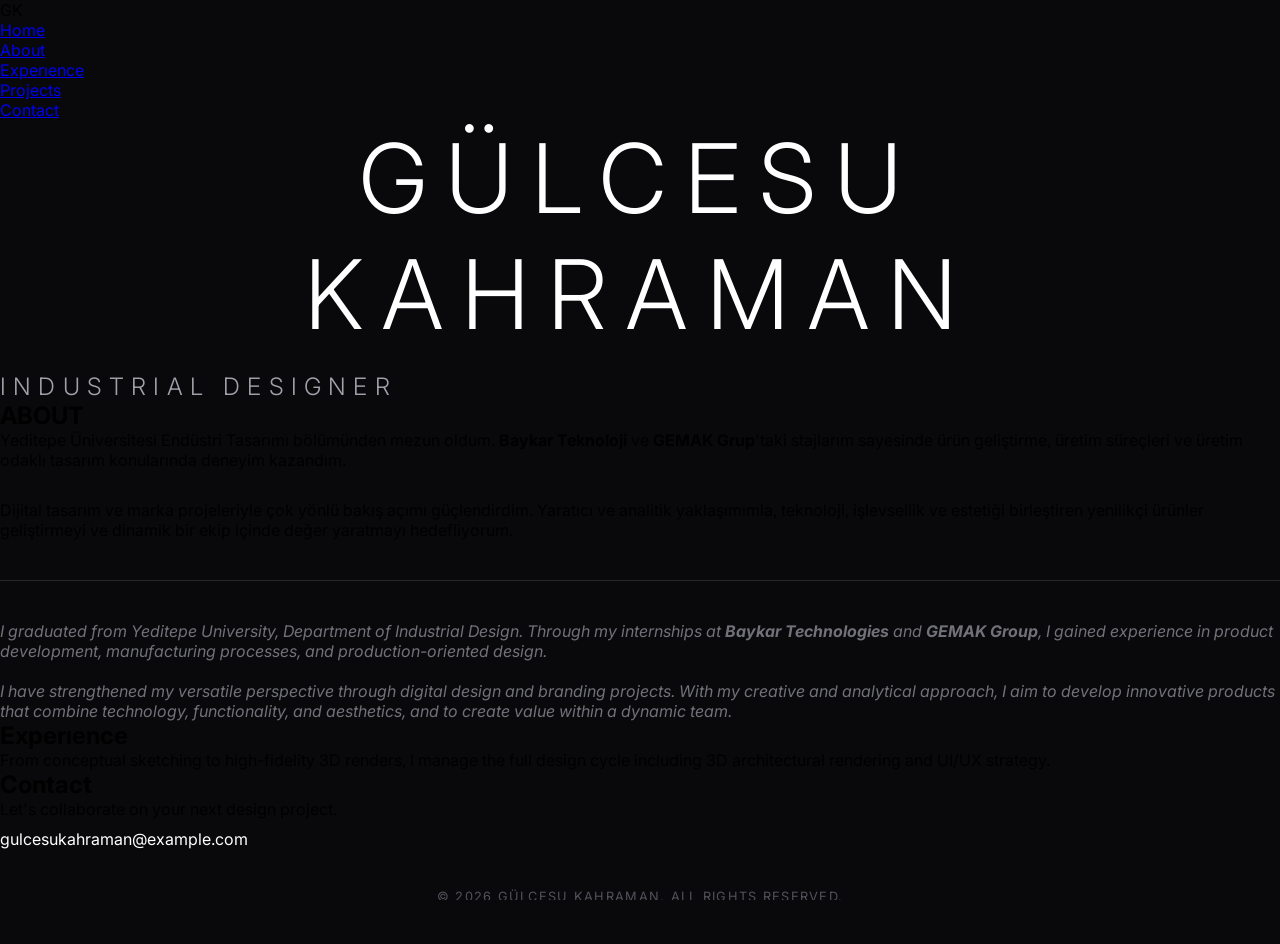
==== index.html @ 51594984 "Update index.html" ====
<!DOCTYPE html>
<html lang="tr">
<head>
    <meta charset="UTF-8">
    <meta name="viewport" content="width=device-width, initial-scale=1.0">
    <title>Gülcesu Kahraman | Industrıal Desıgner</title>
    <link rel="stylesheet" href="style.css">
    <link href="https://fonts.googleapis.com/css2?family=Inter:wght@200;300;400&display=swap" rel="stylesheet">
</head>
<body>

    <nav>
        <div class="logo">GK</div>
        <ul class="nav-links">
            <li><a href="#">Home</a></li>
            <li><a href="#about">About</a></li>
          <li><a href="experience.html">Experıence</a></li>
             <li><a href="projects.html">Projects</a></li>
            <li><a href="#contact">Contact</a></li>
        </ul>
    </nav>

    <section class="hero">
        <div class="hero-content">
            <h1 class="hero-title">GÜLCESU KAHRAMAN</h1>
            <p class="hero-subtitle">Industrıal Desıgner</p>
        </div>
        <div class="scroll-icon"></div>
    </section>

  <section id="about" class="reveal">
        <div class="container">
            <h2>ABOUT</h2>
            
            <p style="margin-bottom: 30px;">
                Yeditepe Üniversitesi Endüstri Tasarımı bölümünden mezun oldum. <strong>Baykar Teknoloji</strong> ve <strong>GEMAK Grup</strong>'taki stajlarım sayesinde ürün geliştirme, üretim süreçleri ve üretim odaklı tasarım konularında deneyim kazandım.
            </p>
            <p style="margin-bottom: 40px;">
                Dijital tasarım ve marka projeleriyle çok yönlü bakış açımı güçlendirdim. Yaratıcı ve analitik yaklaşımımla, teknoloji, işlevsellik ve estetiği birleştiren yenilikçi ürünler geliştirmeyi ve dinamik bir ekip içinde değer yaratmayı hedefliyorum.
            </p>

            <hr style="border: 0; border-top: 1px solid #27272a; margin-bottom: 40px;">
            
            <p style="font-style: italic; color: #71717a; font-size: 1rem;">
                I graduated from Yeditepe University, Department of Industrial Design. Through my internships at <strong>Baykar Technologies</strong> and <strong>GEMAK Group</strong>, I gained experience in product development, manufacturing processes, and production-oriented design.
            </p>
            <p style="font-style: italic; color: #71717a; font-size: 1rem; margin-top: 20px;">
                I have strengthened my versatile perspective through digital design and branding projects. With my creative and analytical approach, I aim to develop innovative products that combine technology, functionality, and aesthetics, and to create value within a dynamic team.
            </p>
        </div>
    </section>

    <section id="experience" class="reveal">
        <div class="container">
            <h2>Experıence</h2>
            <p>From conceptual sketching to high-fidelity 3D renders, I manage the full design cycle including 3D architectural rendering and UI/UX strategy.</p>
        </div>
    </section>

    <section id="contact" class="reveal">
        <div class="container">
            <h2>Contact</h2>
            <p>Let's collaborate on your next design project.</p>
            <p style="margin-top: 10px; color: white;">gulcesukahraman@example.com</p> </div>
    </section>

    <footer style="text-align: center; padding: 40px; color: #52525b; font-size: 0.8rem; letter-spacing: 0.1em;">
        &copy; 2026 GÜLCESU KAHRAMAN. ALL RIGHTS RESERVED.
    </footer>

    <script>
        function reveal() {
            var reveals = document.querySelectorAll(".reveal");
            for (var i = 0; i < reveals.length; i++) {
                var windowHeight = window.innerHeight;
                var elementTop = reveals[i].getBoundingClientRect().top;
                var elementVisible = 150;
                if (elementTop < windowHeight - elementVisible) {
                    reveals[i].classList.add("active");
                }
            }
        }
        window.addEventListener("scroll", reveal);
        // Sayfa ilk açıldığında da kontrol et
        reveal();
    </script>

</body>
</html>
---- style.css ----
/* Her şeyi sıfırla ve ekranı kapla */
* {
    margin: 0;
    padding: 0;
    box-sizing: border-box;
}

body, html {
    width: 100%;
    height: 100%;
    background-color: #09090b; /* Resim yüklenene kadar siyah kalsın */
    font-family: 'Inter', -apple-system, sans-serif;
    overflow-x: hidden;
}

/* Arka Plan ve Ana Bölüm */
.hero-bg {
    height: 100vh;
    width: 100%;
    display: flex;
    flex-direction: column;
    align-items: center;
    justify-content: center;
    /* Görseli buradan çekiyoruz */
    background-image: linear-gradient(rgba(0,0,0,0.6), rgba(0,0,0,0.6)), url('hero.jpeg');
    background-size: cover;
    background-position: center;
    background-repeat: no-repeat;
}

/* İsim: Mobilde 18px gibi küçülmez ama ekran dışına da taşmaz */
.hero-title {
    color: white;
    font-size: clamp(2rem, 8vw, 6rem); /* En az 2rem, en fazla 6rem; arada ekranla beraber büyür */
    font-weight: 300;
    letter-spacing: 0.2em;
    text-transform: uppercase;
    text-align: center;
    padding: 0 20px; /* Kenarlardan biraz pay bırakalım */
}

/* Meslek Başlığı */
.hero-subtitle {
    color: #a1a1aa;
    font-size: clamp(1rem, 2vw, 1.5rem);
    letter-spacing: 0.3em;
    margin-top: 20px;
    text-transform: uppercase;
    font-weight: 300;
}
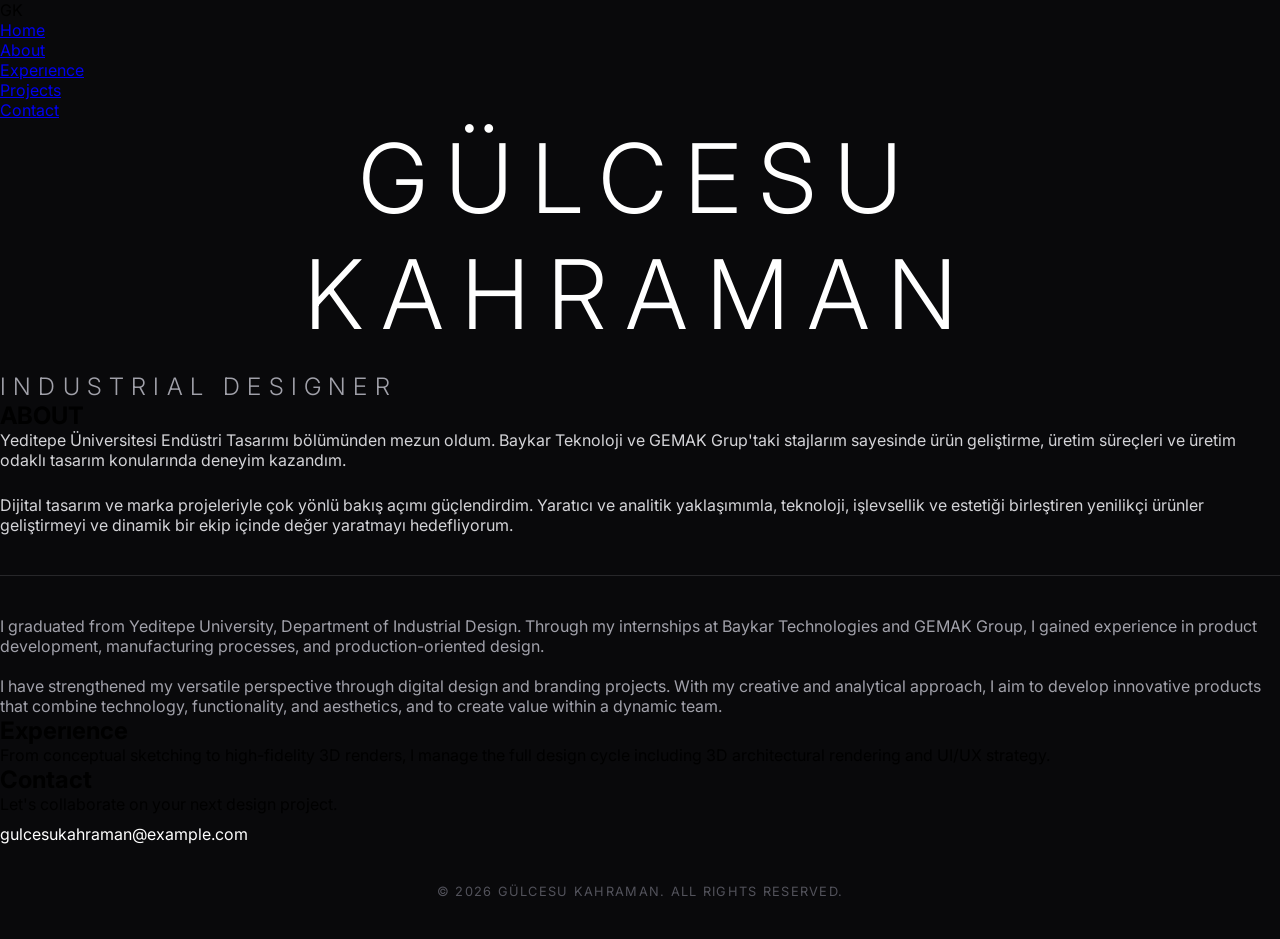
==== commit 06c5c283: "Update index.html" ====
--- a/index.html
+++ b/index.html
@@ -28,23 +28,23 @@
         <div class="scroll-icon"></div>
     </section>
 
-  <section id="about" class="reveal">
+ <section id="about" class="reveal">
         <div class="container">
             <h2>ABOUT</h2>
             
-            <p style="margin-bottom: 30px;">
-                Yeditepe Üniversitesi Endüstri Tasarımı bölümünden mezun oldum. <strong>Baykar Teknoloji</strong> ve <strong>GEMAK Grup</strong>'taki stajlarım sayesinde ürün geliştirme, üretim süreçleri ve üretim odaklı tasarım konularında deneyim kazandım.
+            <p style="margin-bottom: 25px; color: #d4d4d8;">
+                Yeditepe Üniversitesi Endüstri Tasarımı bölümünden mezun oldum. Baykar Teknoloji ve GEMAK Grup'taki stajlarım sayesinde ürün geliştirme, üretim süreçleri ve üretim odaklı tasarım konularında deneyim kazandım.
             </p>
-            <p style="margin-bottom: 40px;">
+            <p style="color: #d4d4d8;">
                 Dijital tasarım ve marka projeleriyle çok yönlü bakış açımı güçlendirdim. Yaratıcı ve analitik yaklaşımımla, teknoloji, işlevsellik ve estetiği birleştiren yenilikçi ürünler geliştirmeyi ve dinamik bir ekip içinde değer yaratmayı hedefliyorum.
             </p>
 
-            <hr style="border: 0; border-top: 1px solid #27272a; margin-bottom: 40px;">
+            <hr style="border: 0; border-top: 1px solid #27272a; margin: 40px 0;">
             
-            <p style="font-style: italic; color: #71717a; font-size: 1rem;">
-                I graduated from Yeditepe University, Department of Industrial Design. Through my internships at <strong>Baykar Technologies</strong> and <strong>GEMAK Group</strong>, I gained experience in product development, manufacturing processes, and production-oriented design.
+            <p style="color: #a1a1aa; font-size: 1rem;">
+                I graduated from Yeditepe University, Department of Industrial Design. Through my internships at Baykar Technologies and GEMAK Group, I gained experience in product development, manufacturing processes, and production-oriented design.
             </p>
-            <p style="font-style: italic; color: #71717a; font-size: 1rem; margin-top: 20px;">
+            <p style="color: #a1a1aa; font-size: 1rem; margin-top: 20px;">
                 I have strengthened my versatile perspective through digital design and branding projects. With my creative and analytical approach, I aim to develop innovative products that combine technology, functionality, and aesthetics, and to create value within a dynamic team.
             </p>
         </div>
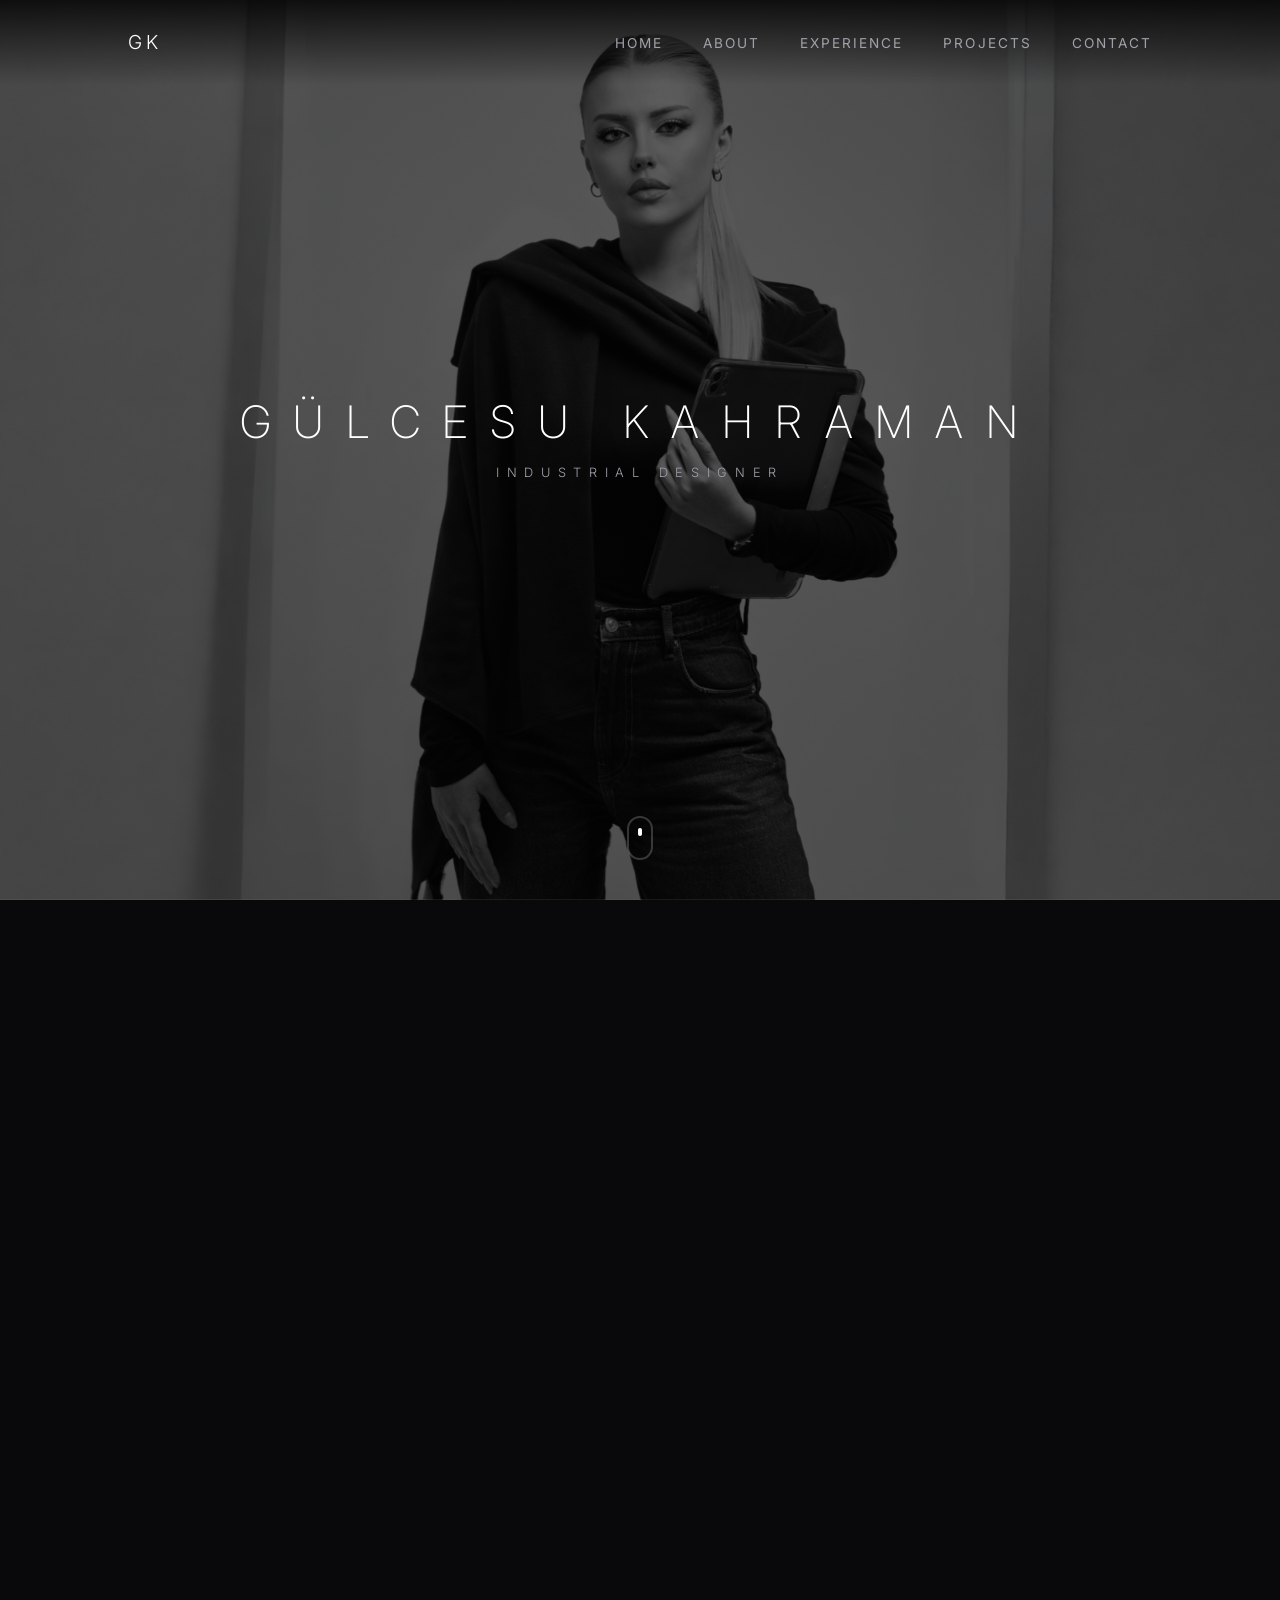
==== commit 6b689708: "Update index.html" ====
--- a/index.html
+++ b/index.html
@@ -14,8 +14,8 @@
         <ul class="nav-links">
             <li><a href="#">Home</a></li>
             <li><a href="#about">About</a></li>
-          <li><a href="experience.html">Experıence</a></li>
-             <li><a href="projects.html">Projects</a></li>
+            <li><a href="experience.html">Experıence</a></li>
+            <li><a href="projects.html">Projects</a></li>
             <li><a href="#contact">Contact</a></li>
         </ul>
     </nav>
@@ -28,7 +28,7 @@
         <div class="scroll-icon"></div>
     </section>
 
- <section id="about" class="reveal">
+    <section id="about" class="reveal active">
         <div class="container">
             <h2>ABOUT</h2>
             
@@ -50,18 +50,19 @@
         </div>
     </section>
 
-    <section id="experience" class="reveal">
+    <section id="experience" class="reveal active">
         <div class="container">
             <h2>Experıence</h2>
             <p>From conceptual sketching to high-fidelity 3D renders, I manage the full design cycle including 3D architectural rendering and UI/UX strategy.</p>
         </div>
     </section>
 
-    <section id="contact" class="reveal">
+    <section id="contact" class="reveal active">
         <div class="container">
             <h2>Contact</h2>
             <p>Let's collaborate on your next design project.</p>
-            <p style="margin-top: 10px; color: white;">gulcesukahraman@example.com</p> </div>
+            <p style="margin-top: 10px; color: white;">gulcesukahraman@example.com</p> 
+        </div>
     </section>
 
     <footer style="text-align: center; padding: 40px; color: #52525b; font-size: 0.8rem; letter-spacing: 0.1em;">
@@ -74,14 +75,15 @@
             for (var i = 0; i < reveals.length; i++) {
                 var windowHeight = window.innerHeight;
                 var elementTop = reveals[i].getBoundingClientRect().top;
-                var elementVisible = 150;
+                var elementVisible = 100; // Görünürlük eşiğini biraz düşürdüm
                 if (elementTop < windowHeight - elementVisible) {
                     reveals[i].classList.add("active");
                 }
             }
         }
         window.addEventListener("scroll", reveal);
-        // Sayfa ilk açıldığında da kontrol et
+        // Sayfa yüklendiğinde çalışması için zamanlayıcı ekledim
+        window.onload = reveal;
         reveal();
     </script>
 
--- a/style.css
+++ b/style.css
@@ -1,4 +1,4 @@
-/* Her şeyi sıfırla ve ekranı kapla */
+/* TEMEL AYARLAR */
 * {
     margin: 0;
     padding: 0;
@@ -8,43 +8,152 @@
 body, html {
     width: 100%;
     height: 100%;
-    background-color: #09090b; /* Resim yüklenene kadar siyah kalsın */
-    font-family: 'Inter', -apple-system, sans-serif;
+    background-color: #09090b;
+    color: white;
+    font-family: 'Inter', sans-serif;
+    scroll-behavior: smooth;
     overflow-x: hidden;
 }
 
-/* Arka Plan ve Ana Bölüm */
-.hero-bg {
+/* NAVİGASYON */
+nav {
+    position: fixed;
+    top: 0;
+    width: 100%;
+    z-index: 100;
+    display: flex;
+    justify-content: space-between;
+    align-items: center;
+    padding: 30px 10%;
+    background: linear-gradient(to bottom, rgba(0,0,0,0.8), transparent);
+}
+
+.logo {
+    font-weight: 300;
+    letter-spacing: 0.2em;
+    font-size: 1.2rem;
+}
+
+.nav-links {
+    display: flex;
+    gap: 40px;
+    list-style: none;
+}
+
+.nav-links a {
+    color: #a1a1aa;
+    text-decoration: none;
+    font-size: 0.85rem;
+    text-transform: uppercase;
+    letter-spacing: 0.15em;
+    transition: color 0.3s ease;
+}
+
+.nav-links a:hover {
+    color: white;
+}
+
+/* HERO SECTION */
+.hero {
+    position: relative;
     height: 100vh;
     width: 100%;
     display: flex;
-    flex-direction: column;
     align-items: center;
     justify-content: center;
-    /* Görseli buradan çekiyoruz */
     background-image: linear-gradient(rgba(0,0,0,0.6), rgba(0,0,0,0.6)), url('hero.jpeg');
     background-size: cover;
     background-position: center;
-    background-repeat: no-repeat;
+    background-attachment: fixed;
 }
 
-/* İsim: Mobilde 18px gibi küçülmez ama ekran dışına da taşmaz */
 .hero-title {
+    font-size: clamp(1.2rem, 5vw, 2.8rem);
+    font-weight: 200;
+    letter-spacing: 0.5em;
+    text-transform: uppercase;
+    margin-bottom: 12px;
+    text-align: center;
     color: white;
-    font-size: clamp(2rem, 8vw, 6rem); /* En az 2rem, en fazla 6rem; arada ekranla beraber büyür */
-    font-weight: 300;
-    letter-spacing: 0.2em;
-    text-transform: uppercase;
-    text-align: center;
-    padding: 0 20px; /* Kenarlardan biraz pay bırakalım */
 }
 
-/* Meslek Başlığı */
 .hero-subtitle {
+    font-size: clamp(0.6rem, 1.2vw, 0.8rem);
     color: #a1a1aa;
-    font-size: clamp(1rem, 2vw, 1.5rem);
-    letter-spacing: 0.3em;
-    margin-top: 20px;
+    letter-spacing: 0.6em;
     text-transform: uppercase;
     font-weight: 300;
+    text-align: center;
 }
+
+/* SCROLL ANİMASYONU (REVEAL) */
+.reveal {
+    opacity: 0;
+    transform: translateY(40px);
+    transition: all 1.2s ease-out;
+}
+
+.reveal.active {
+    opacity: 1;
+    transform: translateY(0);
+}
+
+/* GENEL BÖLÜM TASARIMI */
+section {
+    padding: 140px 10%;
+    display: flex;
+    justify-content: center;
+}
+
+.container {
+    max-width: 900px;
+    width: 100%;
+}
+
+h2 {
+    font-size: 2.2rem;
+    font-weight: 200;
+    margin-bottom: 40px;
+    border-bottom: 1px solid #27272a;
+    padding-bottom: 15px;
+    text-transform: uppercase;
+    letter-spacing: 0.1em;
+    color: white;
+}
+
+p {
+    color: #d4d4d8; /* Yazıların koyu zeminde görünmesi için renk güncellendi */
+    line-height: 1.8;
+    font-size: 1.1rem;
+    margin-bottom: 20px;
+}
+
+/* MOUSE SCROLL ICON */
+.scroll-icon {
+    position: absolute;
+    bottom: 40px;
+    left: 50%;
+    transform: translateX(-50%);
+    width: 26px;
+    height: 44px;
+    border: 2px solid rgba(255,255,255,0.2);
+    border-radius: 20px;
+}
+
+.scroll-icon::before {
+    content: '';
+    width: 4px;
+    height: 8px;
+    background: white;
+    position: absolute;
+    left: 50%;
+    transform: translateX(-50%);
+    top: 10px;
+    border-radius: 2px;
+    animation: scrollMove 2s infinite;
+}
+
+@keyframes scrollMove {
+    0% { opacity: 1; top: 10px; }
+    100% { opacity: 0; top: 28px; }
+}
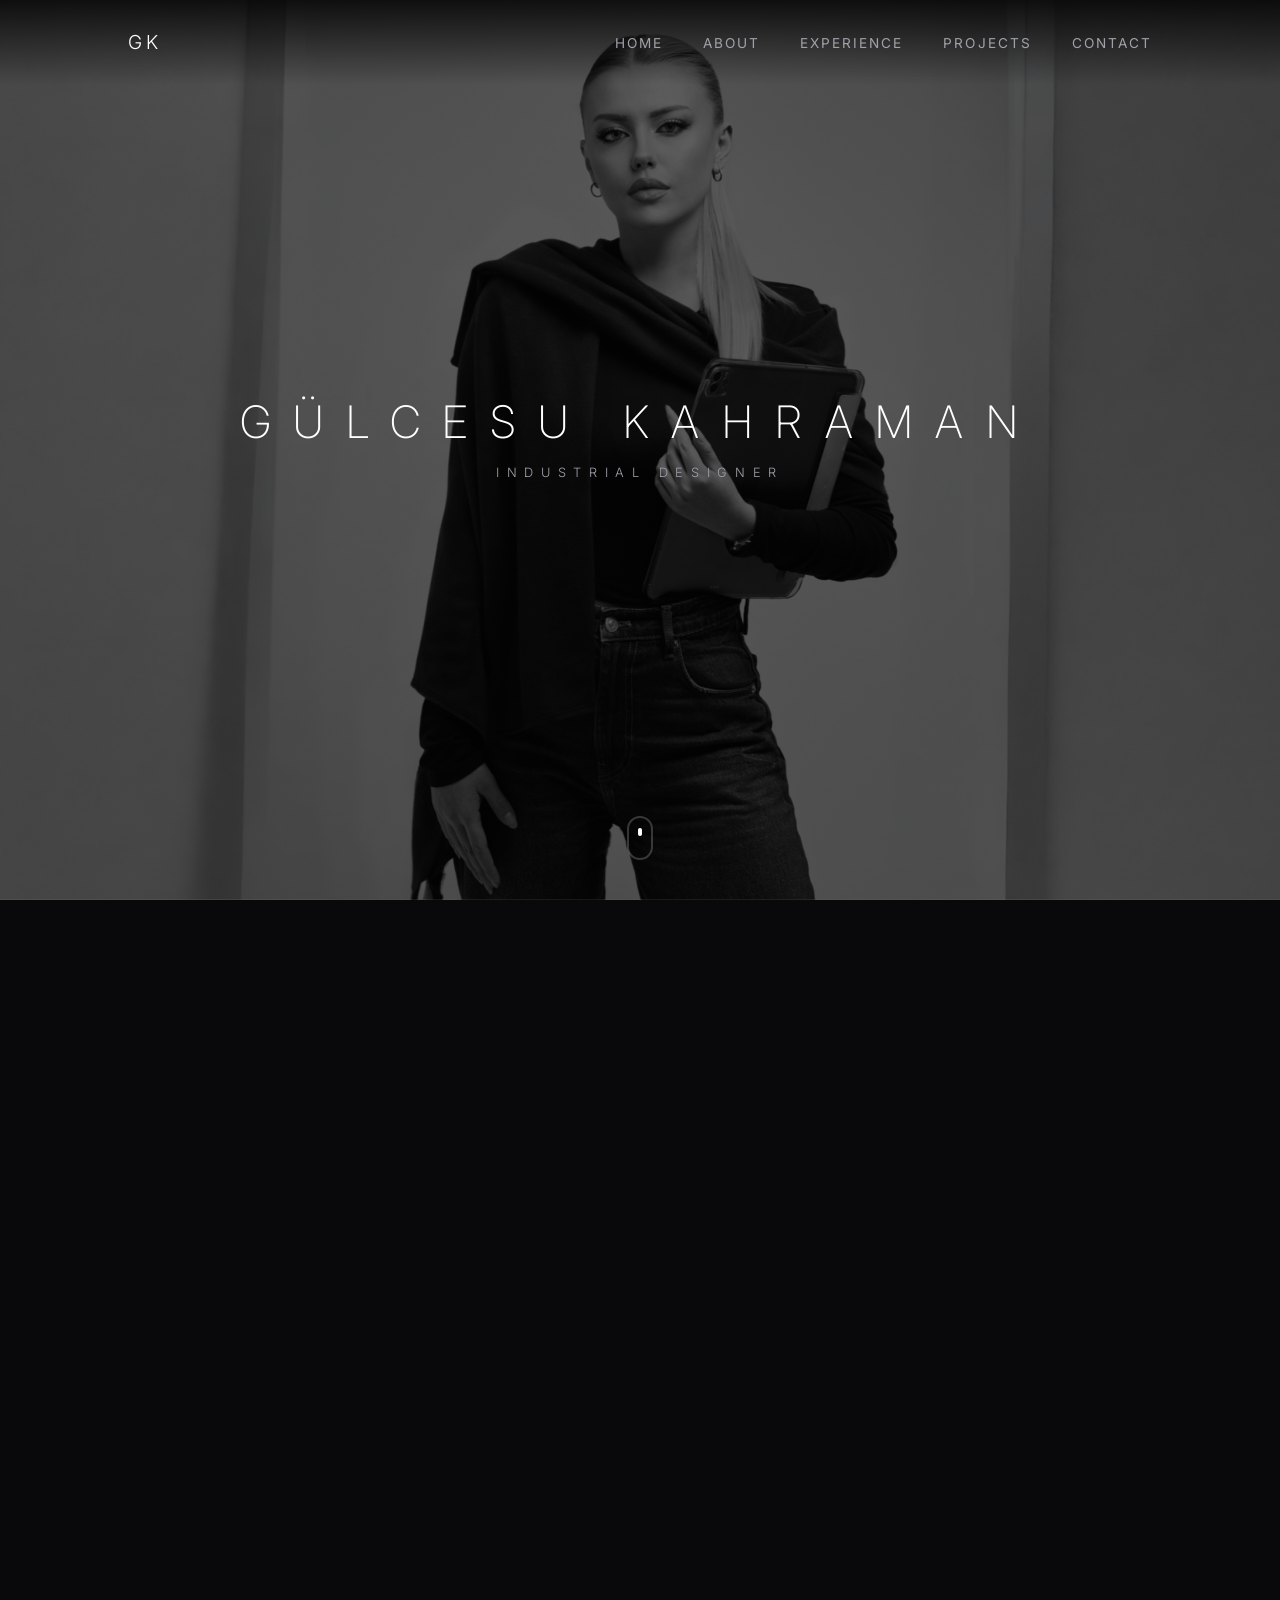
==== commit 50a81276: "Update index.html" ====
--- a/index.html
+++ b/index.html
@@ -28,36 +28,22 @@
         <div class="scroll-icon"></div>
     </section>
 
-    <section id="about" class="reveal active">
+    <section id="about" class="reveal">
         <div class="container">
             <h2>ABOUT</h2>
-            
-            <p style="margin-bottom: 25px; color: #d4d4d8;">
-                Yeditepe Üniversitesi Endüstri Tasarımı bölümünden mezun oldum. Baykar Teknoloji ve GEMAK Grup'taki stajlarım sayesinde ürün geliştirme, üretim süreçleri ve üretim odaklı tasarım konularında deneyim kazandım.
+            <p style="margin-bottom: 25px;">
+                I graduated from the Department of Industrial Design at Yeditepe University. Through internships at Baykar Technology and GEMAK Group, I gained experience in product development, manufacturing processes, and production-oriented design. 
             </p>
-            <p style="color: #d4d4d8;">
-                Dijital tasarım ve marka projeleriyle çok yönlü bakış açımı güçlendirdim. Yaratıcı ve analitik yaklaşımımla, teknoloji, işlevsellik ve estetiği birleştiren yenilikçi ürünler geliştirmeyi ve dinamik bir ekip içinde değer yaratmayı hedefliyorum.
+            <p style="margin-bottom: 25px;">
+                Following this, I worked as a creative director in the textile industry, acquiring knowledge in website design and e-commerce. Digital design and branding projects further strengthened my multifaceted perspective.
             </p>
-
-            <hr style="border: 0; border-top: 1px solid #27272a; margin: 40px 0;">
-            
-            <p style="color: #a1a1aa; font-size: 1rem;">
-                I graduated from Yeditepe University, Department of Industrial Design. Through my internships at Baykar Technologies and GEMAK Group, I gained experience in product development, manufacturing processes, and production-oriented design.
-            </p>
-            <p style="color: #a1a1aa; font-size: 1rem; margin-top: 20px;">
-                I have strengthened my versatile perspective through digital design and branding projects. With my creative and analytical approach, I aim to develop innovative products that combine technology, functionality, and aesthetics, and to create value within a dynamic team.
+            <p>
+                With my creative and analytical approach, I aim to develop innovative products that combine technology, functionality, and aesthetics, and to create value within a dynamic team.
             </p>
         </div>
     </section>
 
-    <section id="experience" class="reveal active">
-        <div class="container">
-            <h2>Experıence</h2>
-            <p>From conceptual sketching to high-fidelity 3D renders, I manage the full design cycle including 3D architectural rendering and UI/UX strategy.</p>
-        </div>
-    </section>
-
-    <section id="contact" class="reveal active">
+    <section id="contact" class="reveal">
         <div class="container">
             <h2>Contact</h2>
             <p>Let's collaborate on your next design project.</p>
@@ -69,23 +55,30 @@
         &copy; 2026 GÜLCESU KAHRAMAN. ALL RIGHTS RESERVED.
     </footer>
 
-    <script>
-        function reveal() {
-            var reveals = document.querySelectorAll(".reveal");
-            for (var i = 0; i < reveals.length; i++) {
-                var windowHeight = window.innerHeight;
-                var elementTop = reveals[i].getBoundingClientRect().top;
-                var elementVisible = 100; // Görünürlük eşiğini biraz düşürdüm
-                if (elementTop < windowHeight - elementVisible) {
-                    reveals[i].classList.add("active");
-                }
+ <script>
+    const reveal = () => {
+        const reveals = document.querySelectorAll(".reveal");
+        reveals.forEach((el) => {
+            const windowHeight = window.innerHeight;
+            const elementTop = el.getBoundingClientRect().top;
+            const elementVisible = 100; // Yazı ekranın biraz içine girince başlar
+
+            if (elementTop < windowHeight - elementVisible) {
+                el.classList.add("active");
             }
-        }
-        window.addEventListener("scroll", reveal);
-        // Sayfa yüklendiğinde çalışması için zamanlayıcı ekledim
-        window.onload = reveal;
-        reveal();
-    </script>
+        });
+    };
 
+    // Sayfa yüklendiğinde, kaydırıldığında ve boyutlandığında çalıştır
+    window.addEventListener("scroll", reveal);
+    window.addEventListener("load", reveal);
+    window.addEventListener("resize", reveal);
+
+    // İlk açılışta yazıları hemen kontrol et
+    reveal();
+</script>
+    
 </body>
 </html>
+</body>
+</html>
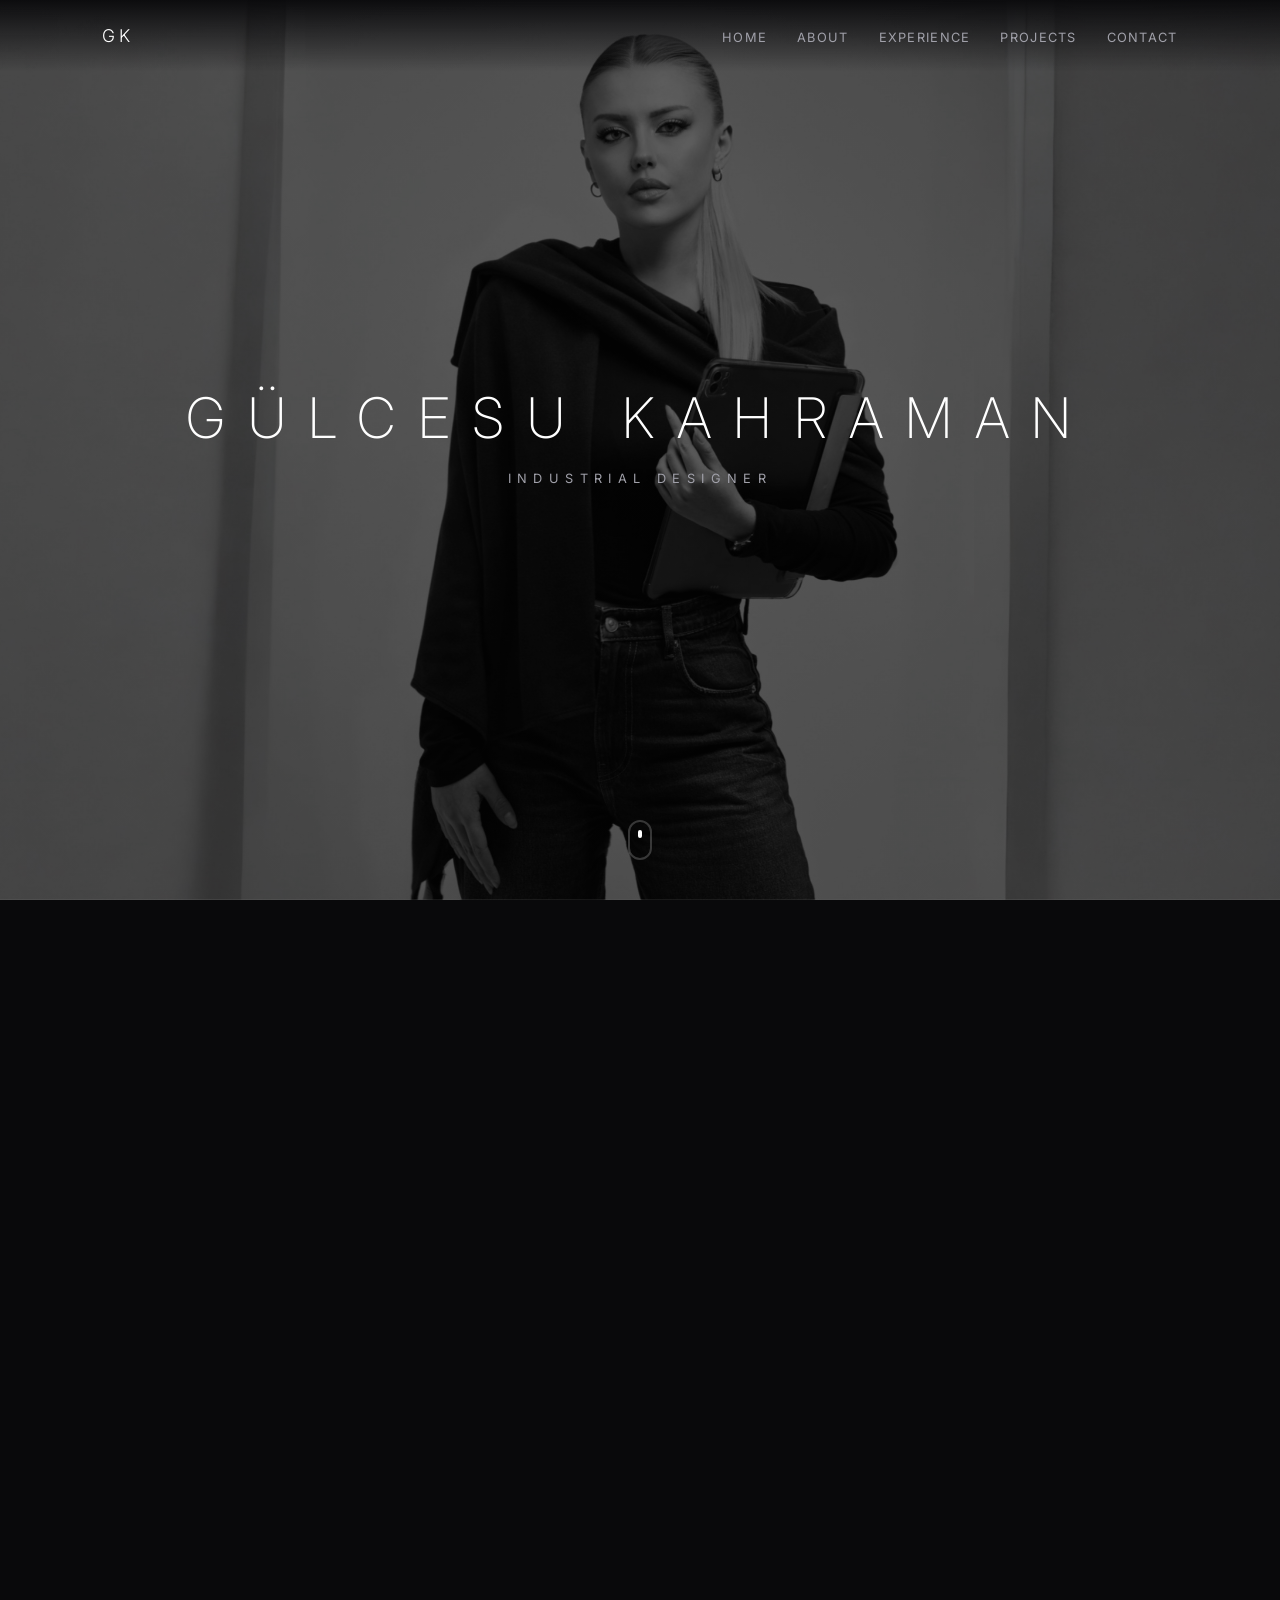
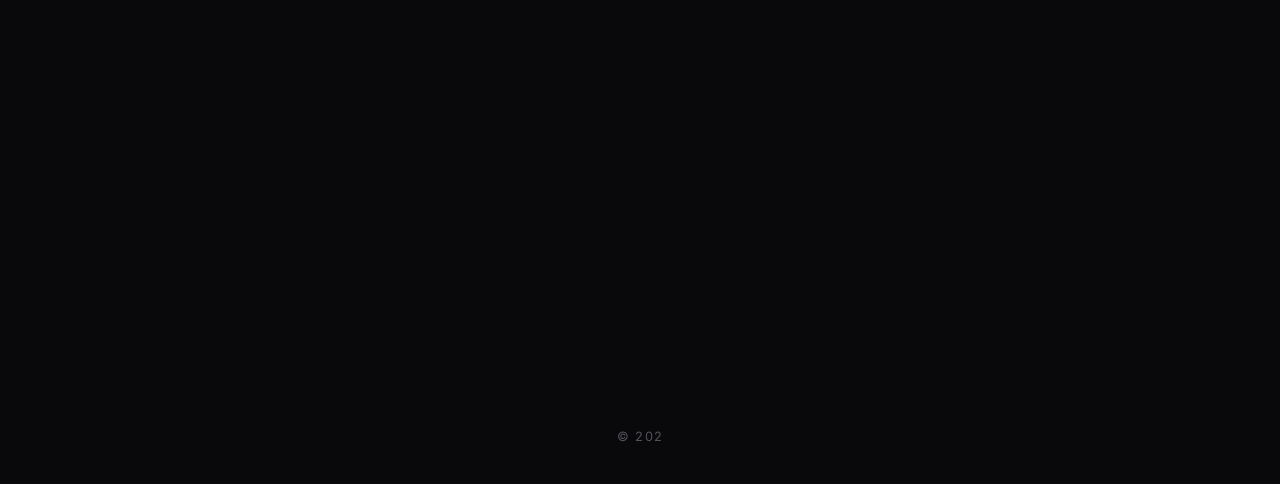
==== commit b59d1a1b: "Update index.html" ====
--- a/index.html
+++ b/index.html
@@ -31,10 +31,10 @@
     <section id="about" class="reveal">
         <div class="container">
             <h2>ABOUT</h2>
-            <p style="margin-bottom: 25px;">
+            <p>
                 I graduated from the Department of Industrial Design at Yeditepe University. Through internships at Baykar Technology and GEMAK Group, I gained experience in product development, manufacturing processes, and production-oriented design. 
             </p>
-            <p style="margin-bottom: 25px;">
+            <p>
                 Following this, I worked as a creative director in the textile industry, acquiring knowledge in website design and e-commerce. Digital design and branding projects further strengthened my multifaceted perspective.
             </p>
             <p>
@@ -52,33 +52,4 @@
     </section>
 
     <footer style="text-align: center; padding: 40px; color: #52525b; font-size: 0.8rem; letter-spacing: 0.1em;">
-        &copy; 2026 GÜLCESU KAHRAMAN. ALL RIGHTS RESERVED.
-    </footer>
-
- <script>
-    const reveal = () => {
-        const reveals = document.querySelectorAll(".reveal");
-        reveals.forEach((el) => {
-            const windowHeight = window.innerHeight;
-            const elementTop = el.getBoundingClientRect().top;
-            const elementVisible = 100; // Yazı ekranın biraz içine girince başlar
-
-            if (elementTop < windowHeight - elementVisible) {
-                el.classList.add("active");
-            }
-        });
-    };
-
-    // Sayfa yüklendiğinde, kaydırıldığında ve boyutlandığında çalıştır
-    window.addEventListener("scroll", reveal);
-    window.addEventListener("load", reveal);
-    window.addEventListener("resize", reveal);
-
-    // İlk açılışta yazıları hemen kontrol et
-    reveal();
-</script>
-    
-</body>
-</html>
-</body>
-</html>
+        &copy; 202
--- a/style.css
+++ b/style.css
@@ -1,4 +1,4 @@
-/* TEMEL AYARLAR */
+/* 1. TEMEL AYARLAR - Kaydırmayı aktif eder */
 * {
     margin: 0;
     padding: 0;
@@ -7,58 +7,57 @@
 
 body, html {
     width: 100%;
-    height: 100%;
+    min-height: 100vh; /* height yerine min-height kullanarak sayfanın uzamasına izin verdik */
     background-color: #09090b;
     color: white;
     font-family: 'Inter', sans-serif;
     scroll-behavior: smooth;
     overflow-x: hidden;
+    overflow-y: auto; /* Kaydırma çubuğunun kesin açık olduğundan emin olduk */
 }
 
-/* NAVİGASYON */
+/* 2. NAVİGASYON */
 nav {
     position: fixed;
     top: 0;
     width: 100%;
-    z-index: 100;
+    z-index: 1000;
     display: flex;
     justify-content: space-between;
     align-items: center;
-    padding: 30px 10%;
-    background: linear-gradient(to bottom, rgba(0,0,0,0.8), transparent);
+    padding: 25px 8%;
+    background: linear-gradient(to bottom, rgba(9, 9, 11, 0.95), transparent);
 }
 
 .logo {
     font-weight: 300;
     letter-spacing: 0.2em;
-    font-size: 1.2rem;
+    font-size: 1.1rem;
 }
 
 .nav-links {
     display: flex;
-    gap: 40px;
+    gap: 30px;
     list-style: none;
 }
 
 .nav-links a {
     color: #a1a1aa;
     text-decoration: none;
-    font-size: 0.85rem;
+    font-size: 0.8rem;
     text-transform: uppercase;
-    letter-spacing: 0.15em;
+    letter-spacing: 0.1em;
     transition: color 0.3s ease;
 }
 
-.nav-links a:hover {
-    color: white;
-}
+.nav-links a:hover { color: white; }
 
-/* HERO SECTION */
+/* 3. HERO SECTION */
 .hero {
     position: relative;
     height: 100vh;
-    width: 100%;
     display: flex;
+    flex-direction: column;
     align-items: center;
     justify-content: center;
     background-image: linear-gradient(rgba(0,0,0,0.6), rgba(0,0,0,0.6)), url('hero.jpeg');
@@ -68,74 +67,72 @@
 }
 
 .hero-title {
-    font-size: clamp(1.2rem, 5vw, 2.8rem);
+    font-size: clamp(1.5rem, 6vw, 3.5rem); /* Sıkışmayı önlemek için minimum değeri artırdık */
     font-weight: 200;
-    letter-spacing: 0.5em;
+    letter-spacing: 0.4em;
     text-transform: uppercase;
-    margin-bottom: 12px;
     text-align: center;
-    color: white;
+    margin-bottom: 15px;
 }
 
 .hero-subtitle {
-    font-size: clamp(0.6rem, 1.2vw, 0.8rem);
+    font-size: 0.8rem;
     color: #a1a1aa;
-    letter-spacing: 0.6em;
+    letter-spacing: 0.5em;
     text-transform: uppercase;
-    font-weight: 300;
     text-align: center;
 }
 
-/* SCROLL ANİMASYONU (REVEAL) */
-.reveal {
-    opacity: 0;
-    transform: translateY(40px);
-    transition: all 1.2s ease-out;
-}
-
-.reveal.active {
-    opacity: 1;
-    transform: translateY(0);
-}
-
-/* GENEL BÖLÜM TASARIMI */
+/* 4. SECTIONS - Sıkışmayı önleyen yapı */
 section {
-    padding: 140px 10%;
-    display: flex;
-    justify-content: center;
+    position: relative;
+    padding: 120px 8%;
+    width: 100%;
+    display: block; /* Flexbox'tan çıkarıp blok yaptık ki yazılar rahatlasın */
 }
 
 .container {
-    max-width: 900px;
-    width: 100%;
+    max-width: 800px;
+    margin: 0 auto; /* Sayfayı ortalar */
 }
 
 h2 {
-    font-size: 2.2rem;
+    font-size: 1.8rem;
     font-weight: 200;
     margin-bottom: 40px;
     border-bottom: 1px solid #27272a;
     padding-bottom: 15px;
     text-transform: uppercase;
-    letter-spacing: 0.1em;
-    color: white;
+    letter-spacing: 0.15em;
 }
 
 p {
-    color: #d4d4d8; /* Yazıların koyu zeminde görünmesi için renk güncellendi */
+    color: #a1a1aa; /* Beyaz patlamasını önlemek için gri tonuna çektik */
     line-height: 1.8;
-    font-size: 1.1rem;
-    margin-bottom: 20px;
+    font-size: 1.05rem;
+    margin-bottom: 25px;
 }
 
-/* MOUSE SCROLL ICON */
+/* 5. ANİMASYON (Garantili Görünürlük) */
+.reveal {
+    opacity: 0;
+    transform: translateY(30px);
+    transition: all 1s cubic-bezier(0.25, 1, 0.5, 1);
+}
+
+.reveal.active {
+    opacity: 1 !important;
+    transform: translateY(0) !important;
+}
+
+/* 6. MOUSE ICON */
 .scroll-icon {
     position: absolute;
     bottom: 40px;
     left: 50%;
     transform: translateX(-50%);
-    width: 26px;
-    height: 44px;
+    width: 24px;
+    height: 40px;
     border: 2px solid rgba(255,255,255,0.2);
     border-radius: 20px;
 }
@@ -148,12 +145,12 @@
     position: absolute;
     left: 50%;
     transform: translateX(-50%);
-    top: 10px;
+    top: 8px;
     border-radius: 2px;
     animation: scrollMove 2s infinite;
 }
 
 @keyframes scrollMove {
-    0% { opacity: 1; top: 10px; }
-    100% { opacity: 0; top: 28px; }
+    0% { opacity: 1; top: 8px; }
+    100% { opacity: 0; top: 24px; }
 }
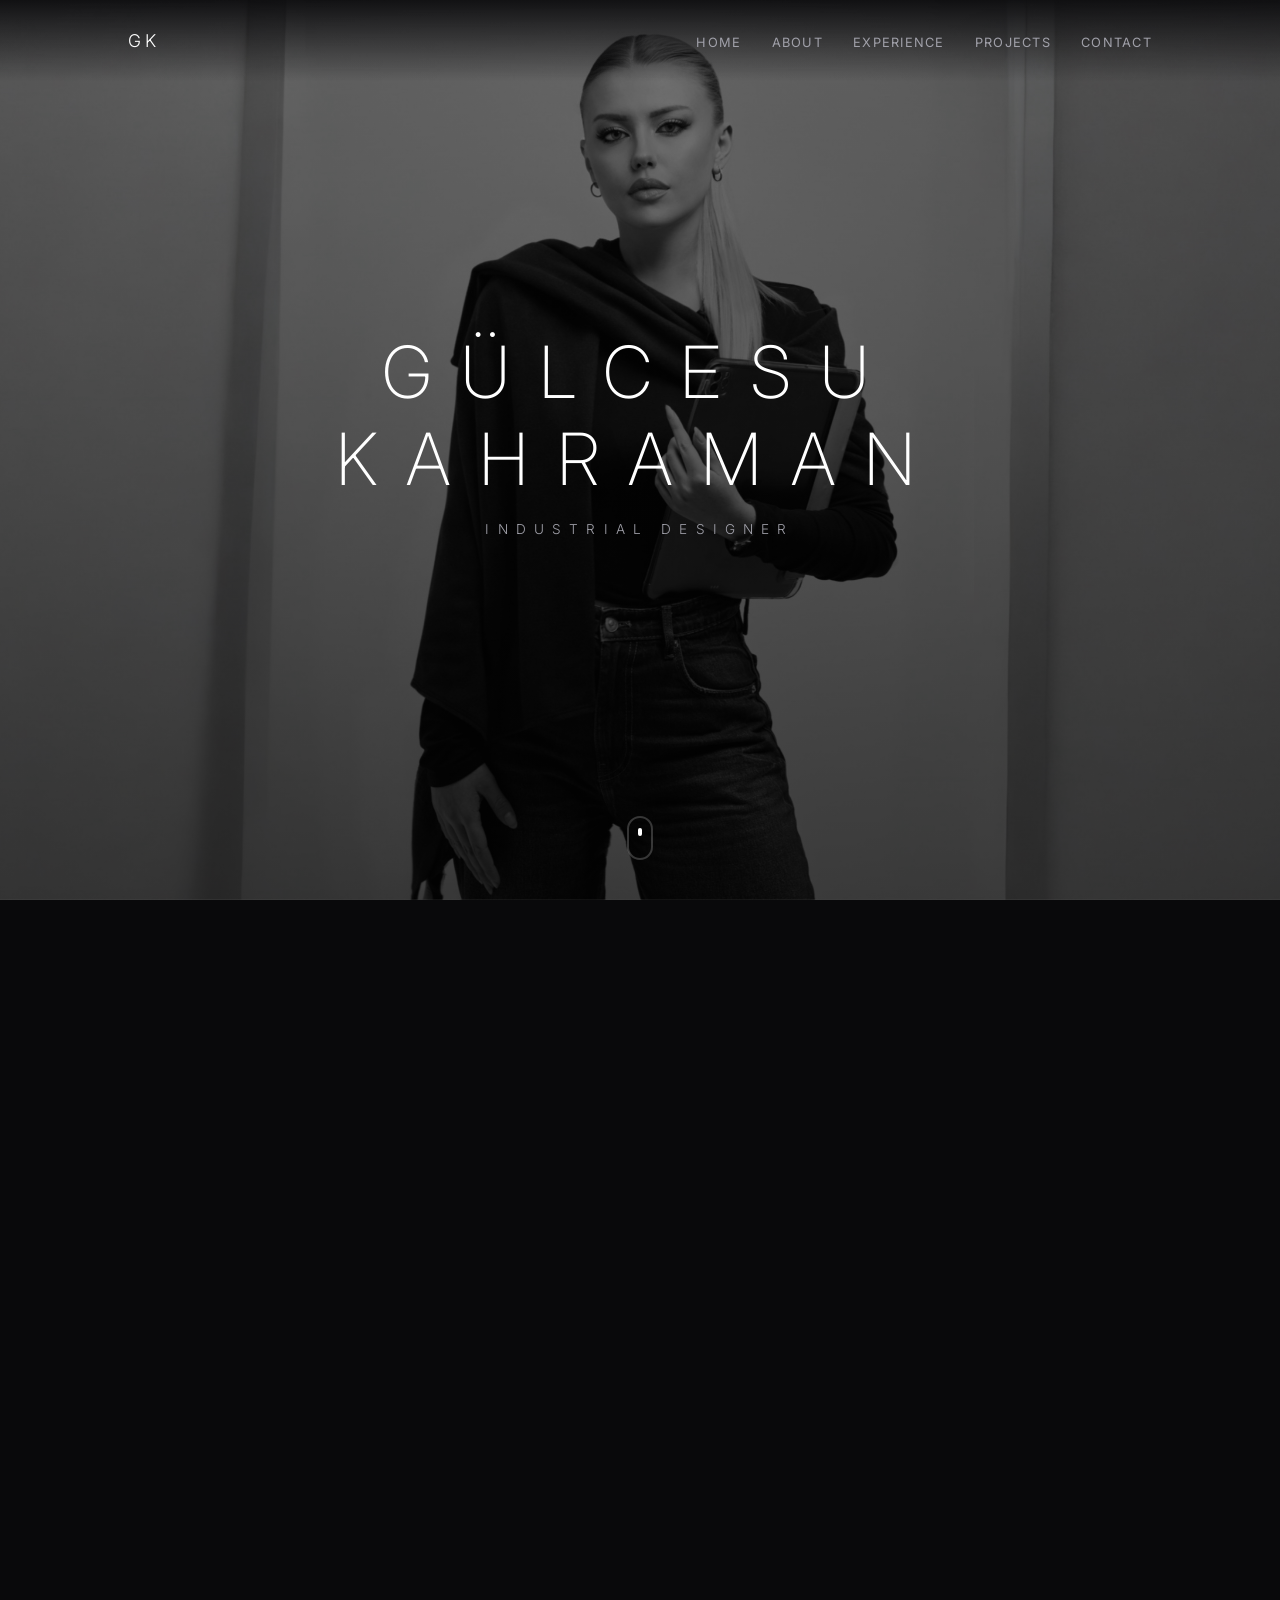
==== commit c469e8e9: "Update index.html" ====
--- a/index.html
+++ b/index.html
@@ -45,11 +45,4 @@
 
     <section id="contact" class="reveal">
         <div class="container">
-            <h2>Contact</h2>
-            <p>Let's collaborate on your next design project.</p>
-            <p style="margin-top: 10px; color: white;">gulcesukahraman@example.com</p> 
-        </div>
-    </section>
-
-    <footer style="text-align: center; padding: 40px; color: #52525b; font-size: 0.8rem; letter-spacing: 0.1em;">
-        &copy; 202
+            <h2>
--- a/style.css
+++ b/style.css
@@ -1,4 +1,3 @@
-/* 1. TEMEL AYARLAR - Kaydırmayı aktif eder */
 * {
     margin: 0;
     padding: 0;
@@ -7,16 +6,16 @@
 
 body, html {
     width: 100%;
-    min-height: 100vh; /* height yerine min-height kullanarak sayfanın uzamasına izin verdik */
+    min-height: 100vh;
     background-color: #09090b;
     color: white;
     font-family: 'Inter', sans-serif;
     scroll-behavior: smooth;
     overflow-x: hidden;
-    overflow-y: auto; /* Kaydırma çubuğunun kesin açık olduğundan emin olduk */
+    overflow-y: auto;
 }
 
-/* 2. NAVİGASYON */
+/* NAVİGASYON */
 nav {
     position: fixed;
     top: 0;
@@ -25,8 +24,8 @@
     display: flex;
     justify-content: space-between;
     align-items: center;
-    padding: 25px 8%;
-    background: linear-gradient(to bottom, rgba(9, 9, 11, 0.95), transparent);
+    padding: 30px 10%;
+    background: linear-gradient(to bottom, rgba(9, 9, 11, 0.9), transparent);
 }
 
 .logo {
@@ -52,7 +51,7 @@
 
 .nav-links a:hover { color: white; }
 
-/* 3. HERO SECTION */
+/* HERO SECTION */
 .hero {
     position: relative;
     height: 100vh;
@@ -60,14 +59,14 @@
     flex-direction: column;
     align-items: center;
     justify-content: center;
-    background-image: linear-gradient(rgba(0,0,0,0.6), rgba(0,0,0,0.6)), url('hero.jpeg');
+    background-image: linear-gradient(rgba(0,0,0,0.5), rgba(0,0,0,0.7)), url('hero.jpeg');
     background-size: cover;
     background-position: center;
     background-attachment: fixed;
 }
 
 .hero-title {
-    font-size: clamp(1.5rem, 6vw, 3.5rem); /* Sıkışmayı önlemek için minimum değeri artırdık */
+    font-size: clamp(2rem, 8vw, 4.5rem);
     font-weight: 200;
     letter-spacing: 0.4em;
     text-transform: uppercase;
@@ -76,48 +75,48 @@
 }
 
 .hero-subtitle {
-    font-size: 0.8rem;
+    font-size: 0.85rem;
     color: #a1a1aa;
-    letter-spacing: 0.5em;
+    letter-spacing: 0.6em;
     text-transform: uppercase;
     text-align: center;
 }
 
-/* 4. SECTIONS - Sıkışmayı önleyen yapı */
+/* SECTIONS */
 section {
     position: relative;
-    padding: 120px 8%;
+    padding: 140px 10%;
     width: 100%;
-    display: block; /* Flexbox'tan çıkarıp blok yaptık ki yazılar rahatlasın */
 }
 
 .container {
-    max-width: 800px;
-    margin: 0 auto; /* Sayfayı ortalar */
+    max-width: 900px;
+    margin: 0 auto;
 }
 
 h2 {
-    font-size: 1.8rem;
+    font-size: 2rem;
     font-weight: 200;
-    margin-bottom: 40px;
+    margin-bottom: 50px;
     border-bottom: 1px solid #27272a;
-    padding-bottom: 15px;
+    padding-bottom: 20px;
     text-transform: uppercase;
-    letter-spacing: 0.15em;
+    letter-spacing: 0.2em;
 }
 
 p {
-    color: #a1a1aa; /* Beyaz patlamasını önlemek için gri tonuna çektik */
-    line-height: 1.8;
-    font-size: 1.05rem;
-    margin-bottom: 25px;
+    color: #d1d5db;
+    line-height: 1.9;
+    font-size: 1.1rem;
+    margin-bottom: 30px;
+    font-weight: 300;
 }
 
-/* 5. ANİMASYON (Garantili Görünürlük) */
+/* ANİMASYON */
 .reveal {
     opacity: 0;
-    transform: translateY(30px);
-    transition: all 1s cubic-bezier(0.25, 1, 0.5, 1);
+    transform: translateY(40px);
+    transition: all 1.2s cubic-bezier(0.25, 1, 0.5, 1);
 }
 
 .reveal.active {
@@ -125,14 +124,14 @@
     transform: translateY(0) !important;
 }
 
-/* 6. MOUSE ICON */
+/* MOUSE ICON */
 .scroll-icon {
     position: absolute;
     bottom: 40px;
     left: 50%;
     transform: translateX(-50%);
-    width: 24px;
-    height: 40px;
+    width: 26px;
+    height: 44px;
     border: 2px solid rgba(255,255,255,0.2);
     border-radius: 20px;
 }
@@ -145,12 +144,12 @@
     position: absolute;
     left: 50%;
     transform: translateX(-50%);
-    top: 8px;
+    top: 10px;
     border-radius: 2px;
     animation: scrollMove 2s infinite;
 }
 
 @keyframes scrollMove {
-    0% { opacity: 1; top: 8px; }
-    100% { opacity: 0; top: 24px; }
+    0% { opacity: 1; top: 10px; }
+    100% { opacity: 0; top: 28px; }
 }
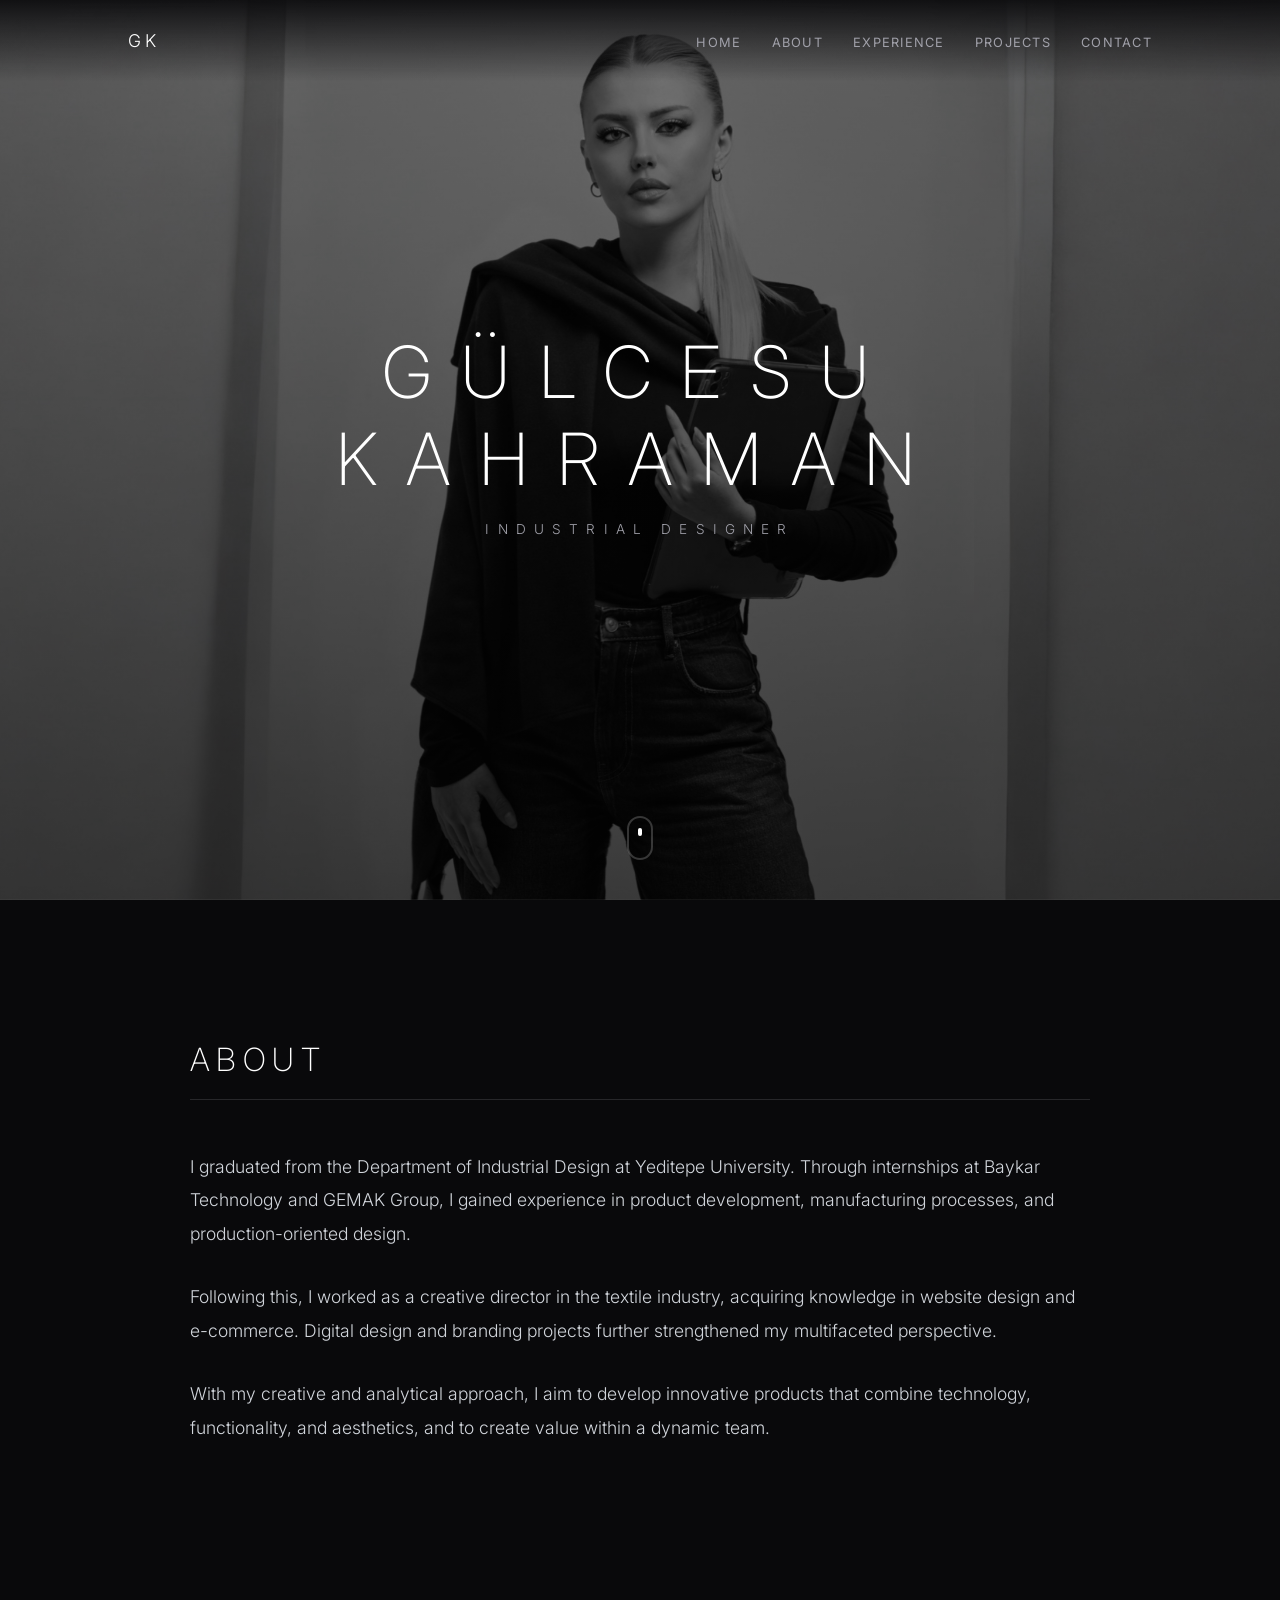
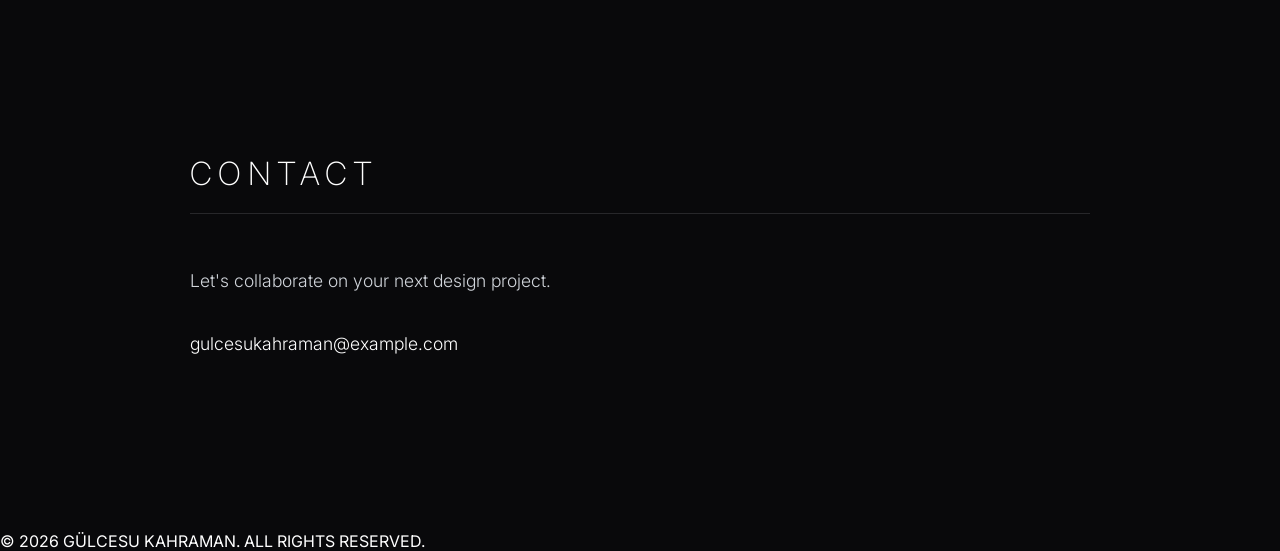
==== commit d4f39331: "Update index.html" ====
--- a/index.html
+++ b/index.html
@@ -30,19 +30,41 @@
 
     <section id="about" class="reveal">
         <div class="container">
-            <h2>ABOUT</h2>
-            <p>
-                I graduated from the Department of Industrial Design at Yeditepe University. Through internships at Baykar Technology and GEMAK Group, I gained experience in product development, manufacturing processes, and production-oriented design. 
-            </p>
-            <p>
-                Following this, I worked as a creative director in the textile industry, acquiring knowledge in website design and e-commerce. Digital design and branding projects further strengthened my multifaceted perspective.
-            </p>
-            <p>
-                With my creative and analytical approach, I aim to develop innovative products that combine technology, functionality, and aesthetics, and to create value within a dynamic team.
-            </p>
+            <h2 class="reveal-item">ABOUT</h2>
+            <p class="reveal-item">I graduated from the Department of Industrial Design at Yeditepe University. Through internships at Baykar Technology and GEMAK Group, I gained experience in product development, manufacturing processes, and production-oriented design.</p>
+            <p class="reveal-item">Following this, I worked as a creative director in the textile industry, acquiring knowledge in website design and e-commerce. Digital design and branding projects further strengthened my multifaceted perspective.</p>
+            <p class="reveal-item">With my creative and analytical approach, I aim to develop innovative products that combine technology, functionality, and aesthetics, and to create value within a dynamic team.</p>
         </div>
     </section>
 
     <section id="contact" class="reveal">
         <div class="container">
-            <h2>
+            <h2 class="reveal-item">Contact</h2>
+            <p class="reveal-item">Let's collaborate on your next design project.</p>
+            <p class="reveal-item" style="color: white;">gulcesukahraman@example.com</p> 
+        </div>
+    </section>
+
+    <footer>
+        &copy; 2026 GÜLCESU KAHRAMAN. ALL RIGHTS RESERVED.
+    </footer>
+
+    <script>
+        const observerOptions = {
+            threshold: 0.15
+        };
+
+        const observer = new IntersectionObserver((entries) => {
+            entries.forEach(entry => {
+                if (entry.isIntersecting) {
+                    entry.target.classList.add('active');
+                }
+            });
+        }, observerOptions);
+
+        document.querySelectorAll('.reveal').forEach(section => {
+            observer.observe(section);
+        });
+    </script>
+</body>
+</html>
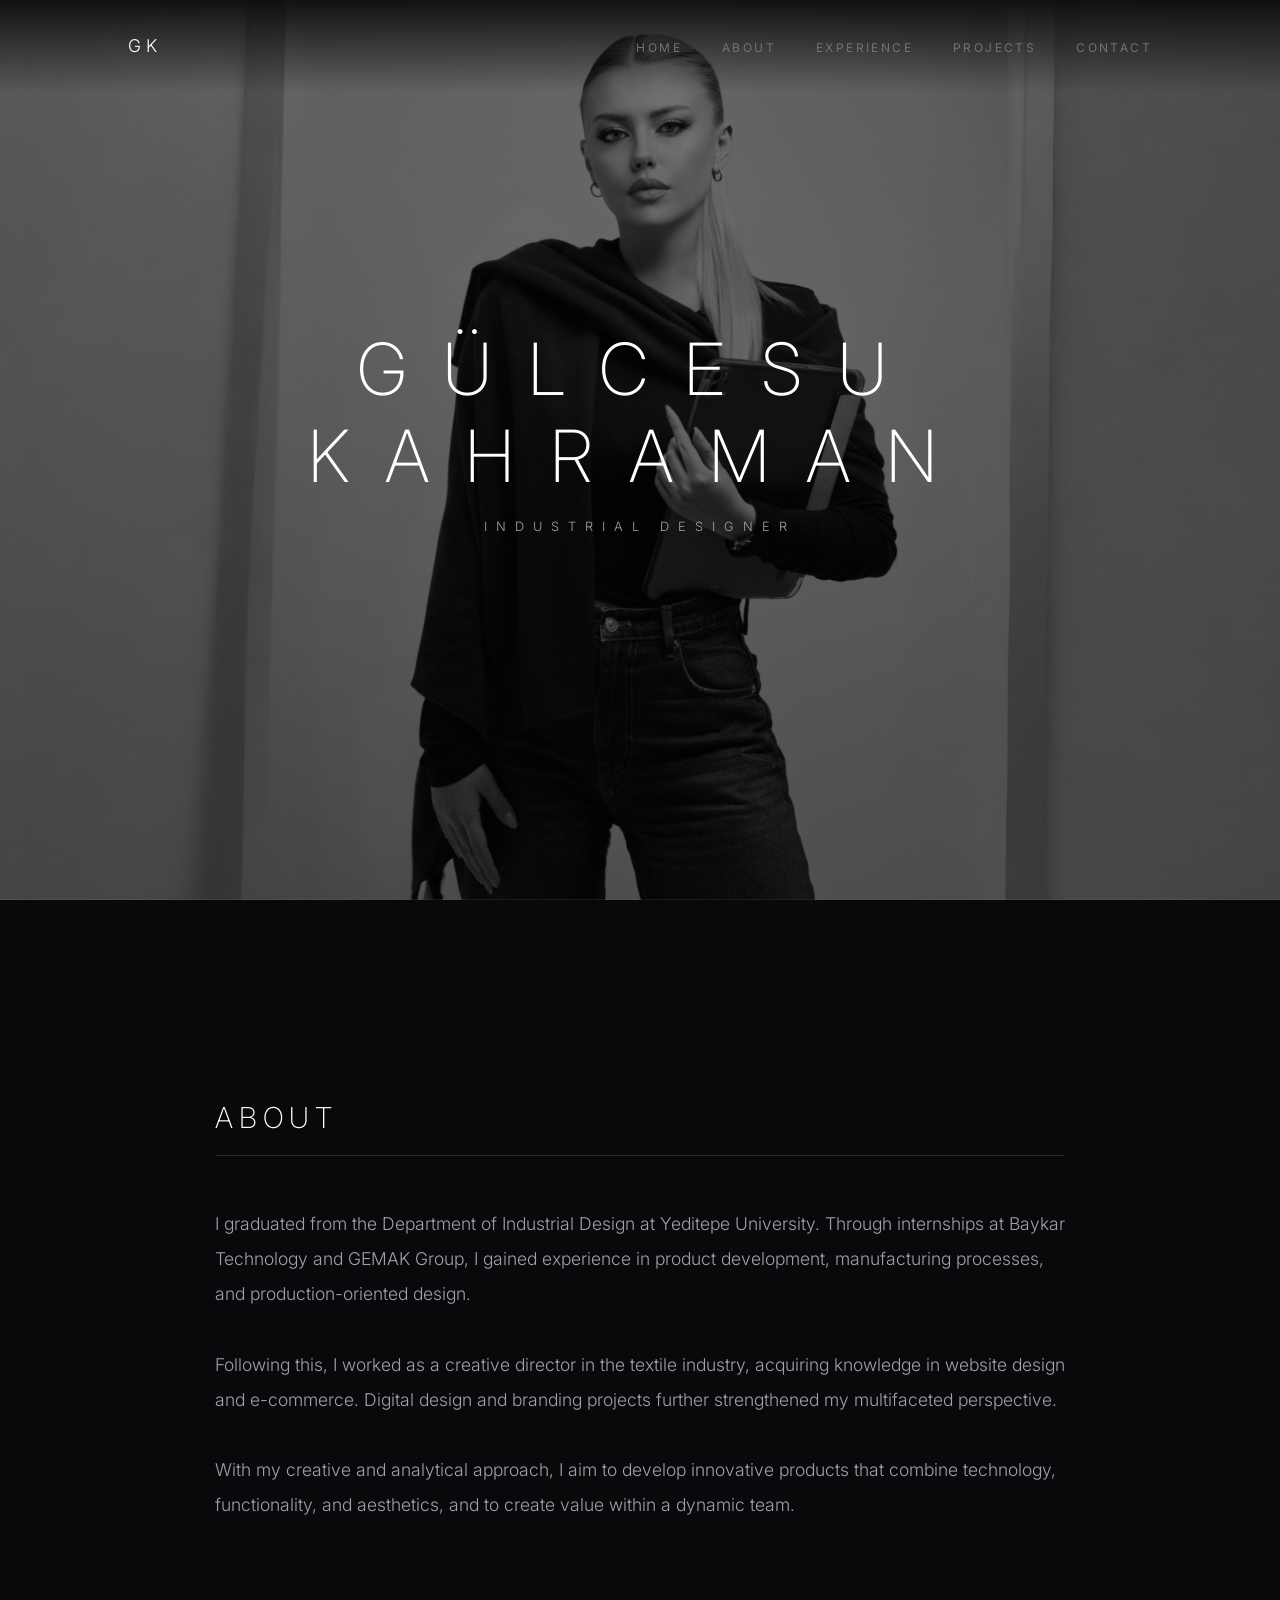
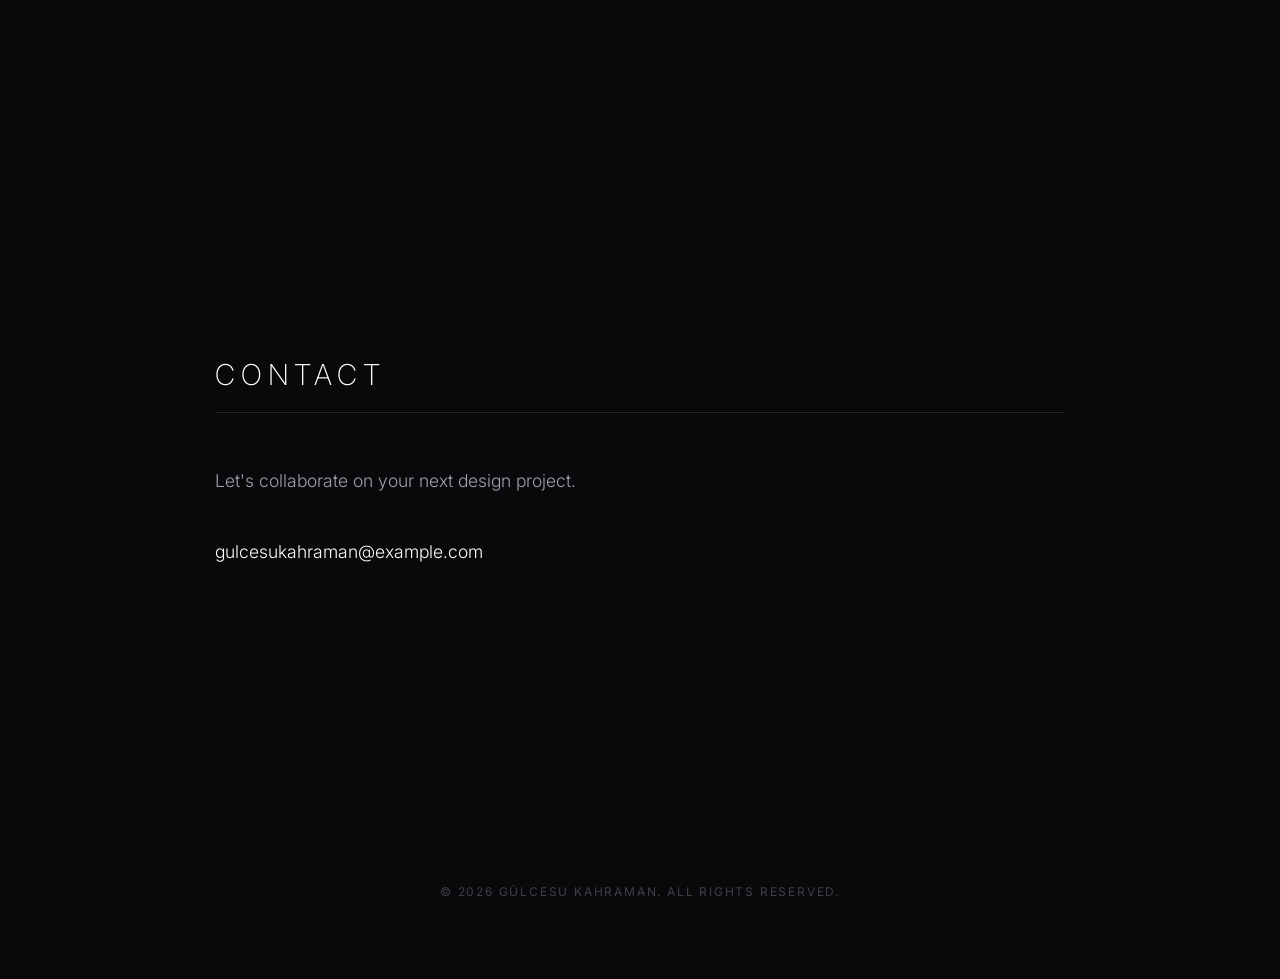
==== commit c8a09781: "Update index.html" ====
--- a/index.html
+++ b/index.html
@@ -25,23 +25,22 @@
             <h1 class="hero-title">GÜLCESU KAHRAMAN</h1>
             <p class="hero-subtitle">Industrıal Desıgner</p>
         </div>
-        <div class="scroll-icon"></div>
     </section>
 
-    <section id="about" class="reveal">
+    <section id="about">
         <div class="container">
-            <h2 class="reveal-item">ABOUT</h2>
-            <p class="reveal-item">I graduated from the Department of Industrial Design at Yeditepe University. Through internships at Baykar Technology and GEMAK Group, I gained experience in product development, manufacturing processes, and production-oriented design.</p>
-            <p class="reveal-item">Following this, I worked as a creative director in the textile industry, acquiring knowledge in website design and e-commerce. Digital design and branding projects further strengthened my multifaceted perspective.</p>
-            <p class="reveal-item">With my creative and analytical approach, I aim to develop innovative products that combine technology, functionality, and aesthetics, and to create value within a dynamic team.</p>
+            <h2>ABOUT</h2>
+            <p>I graduated from the Department of Industrial Design at Yeditepe University. Through internships at Baykar Technology and GEMAK Group, I gained experience in product development, manufacturing processes, and production-oriented design.</p>
+            <p>Following this, I worked as a creative director in the textile industry, acquiring knowledge in website design and e-commerce. Digital design and branding projects further strengthened my multifaceted perspective.</p>
+            <p>With my creative and analytical approach, I aim to develop innovative products that combine technology, functionality, and aesthetics, and to create value within a dynamic team.</p>
         </div>
     </section>
 
-    <section id="contact" class="reveal">
+    <section id="contact">
         <div class="container">
-            <h2 class="reveal-item">Contact</h2>
-            <p class="reveal-item">Let's collaborate on your next design project.</p>
-            <p class="reveal-item" style="color: white;">gulcesukahraman@example.com</p> 
+            <h2>Contact</h2>
+            <p>Let's collaborate on your next design project.</p>
+            <p style="color: white;">gulcesukahraman@example.com</p> 
         </div>
     </section>
 
@@ -49,22 +48,5 @@
         &copy; 2026 GÜLCESU KAHRAMAN. ALL RIGHTS RESERVED.
     </footer>
 
-    <script>
-        const observerOptions = {
-            threshold: 0.15
-        };
-
-        const observer = new IntersectionObserver((entries) => {
-            entries.forEach(entry => {
-                if (entry.isIntersecting) {
-                    entry.target.classList.add('active');
-                }
-            });
-        }, observerOptions);
-
-        document.querySelectorAll('.reveal').forEach(section => {
-            observer.observe(section);
-        });
-    </script>
 </body>
 </html>
--- a/style.css
+++ b/style.css
@@ -12,10 +12,8 @@
     font-family: 'Inter', sans-serif;
     scroll-behavior: smooth;
     overflow-x: hidden;
-    overflow-y: auto;
-}
-
-/* NAVİGASYON */
+}
+
 nav {
     position: fixed;
     top: 0;
@@ -24,78 +22,77 @@
     display: flex;
     justify-content: space-between;
     align-items: center;
-    padding: 30px 10%;
+    padding: 35px 10%;
     background: linear-gradient(to bottom, rgba(9, 9, 11, 0.9), transparent);
 }
 
 .logo {
     font-weight: 300;
+    letter-spacing: 0.3em;
+    font-size: 1.1rem;
+}
+
+.nav-links {
+    display: flex;
+    gap: 40px;
+    list-style: none;
+}
+
+.nav-links a {
+    color: #71717a;
+    text-decoration: none;
+    font-size: 0.75rem;
+    text-transform: uppercase;
     letter-spacing: 0.2em;
-    font-size: 1.1rem;
-}
-
-.nav-links {
-    display: flex;
-    gap: 30px;
-    list-style: none;
-}
-
-.nav-links a {
-    color: #a1a1aa;
-    text-decoration: none;
-    font-size: 0.8rem;
-    text-transform: uppercase;
-    letter-spacing: 0.1em;
-    transition: color 0.3s ease;
+    transition: color 0.4s ease;
 }
 
 .nav-links a:hover { color: white; }
 
-/* HERO SECTION */
 .hero {
     position: relative;
     height: 100vh;
-    display: flex;
-    flex-direction: column;
+    width: 100%;
+    display: flex;
     align-items: center;
     justify-content: center;
-    background-image: linear-gradient(rgba(0,0,0,0.5), rgba(0,0,0,0.7)), url('hero.jpeg');
+    background: linear-gradient(rgba(0,0,0,0.5), rgba(0,0,0,0.6)), url('hero.jpeg');
     background-size: cover;
     background-position: center;
     background-attachment: fixed;
 }
 
 .hero-title {
-    font-size: clamp(2rem, 8vw, 4.5rem);
+    font-size: clamp(2.5rem, 7vw, 4.5rem);
     font-weight: 200;
-    letter-spacing: 0.4em;
+    letter-spacing: 0.5em;
     text-transform: uppercase;
     text-align: center;
-    margin-bottom: 15px;
 }
 
 .hero-subtitle {
-    font-size: 0.85rem;
+    font-size: 0.8rem;
     color: #a1a1aa;
-    letter-spacing: 0.6em;
+    letter-spacing: 0.7em;
     text-transform: uppercase;
     text-align: center;
-}
-
-/* SECTIONS */
+    margin-top: 15px;
+}
+
 section {
-    position: relative;
-    padding: 140px 10%;
-    width: 100%;
+    padding: 200px 10%;
+    width: 100%;
+    display: flex;
+    justify-content: center;
 }
 
 .container {
-    max-width: 900px;
-    margin: 0 auto;
+    max-width: 850px;
+    width: 100%;
 }
 
 h2 {
-    font-size: 2rem;
+    font-size: 1.8rem;
     font-weight: 200;
     margin-bottom: 50px;
     border-bottom: 1px solid #27272a;
@@ -105,51 +102,104 @@
 }
 
 p {
-    color: #d1d5db;
-    line-height: 1.9;
+    color: #a1a1aa;
+    line-height: 2;
     font-size: 1.1rem;
-    margin-bottom: 30px;
+    margin-bottom: 35px;
     font-weight: 300;
 }
 
-/* ANİMASYON */
-.reveal {
+
+.reveal-item {
     opacity: 0;
     transform: translateY(40px);
-    transition: all 1.2s cubic-bezier(0.25, 1, 0.5, 1);
-}
-
-.reveal.active {
-    opacity: 1 !important;
-    transform: translateY(0) !important;
-}
-
-/* MOUSE ICON */
+    transition: all 1.2s cubic-bezier(0.16, 1, 0.3, 1);
+}
+
+/* Bölüm aktif olduğunda içindeki elemanlar sırayla gelsin */
+.reveal.active .reveal-item:nth-child(1) { transition-delay: 0.1s; opacity: 1; transform: translateY(0); }
+.reveal.active .reveal-item:nth-child(2) { transition-delay: 0.3s; opacity: 1; transform: translateY(0); }
+.reveal.active .reveal-item:nth-child(3) { transition-delay: 0.5s; opacity: 1; transform: translateY(0); }
+.reveal.active .reveal-item:nth-child(4) { transition-delay: 0.7s; opacity: 1; transform: translateY(0); }
+
+footer {
+    text-align: center;
+    padding: 80px 10%;
+    color: #3f3f46;
+    font-size: 0.75rem;
+    letter-spacing: 0.15em;
+}
+
 .scroll-icon {
     position: absolute;
-    bottom: 40px;
+    bottom: 50px;
     left: 50%;
     transform: translateX(-50%);
     width: 26px;
     height: 44px;
-    border: 2px solid rgba(255,255,255,0.2);
+    border: 1px solid rgba(255,255,255,0.2);
     border-radius: 20px;
 }
 
 .scroll-icon::before {
     content: '';
-    width: 4px;
-    height: 8px;
+    width: 3px;
+    height: 7px;
     background: white;
     position: absolute;
     left: 50%;
     transform: translateX(-50%);
     top: 10px;
     border-radius: 2px;
-    animation: scrollMove 2s infinite;
+    animation: scrollMove 2.5s infinite;
 }
 
 @keyframes scrollMove {
-    0% { opacity: 1; top: 10px; }
-    100% { opacity: 0; top: 28px; }
-}
+    0% { opacity: 0; top: 10px; }
+    20% { opacity: 1; }
+    80% { opacity: 0; top: 28px; }
+    100% { opacity: 0; }
+}
+<!DOCTYPE html>
+<html lang="tr">
+<head>
+    <meta charset="UTF-8">
+    <meta name="viewport" content="width=device-width, initial-scale=1.0">
+    <title>Gülcesu Kahraman | Industrıal Desıgner</title>
+    <link rel="stylesheet" href="style.css">
+    <link href="https://fonts.googleapis.com/css2?family=Inter:wght@200;300;400&display=swap" rel="stylesheet">
+</head>
+<body>
+
+    <nav>
+        <div class="logo">GK</div>
+        <ul class="nav-links">
+            <li><a href="#">Home</a></li>
+            <li><a href="#about">About</a></li>
+            <li><a href="experience.html">Experıence</a></li>
+            <li><a href="projects.html">Projects</a></li>
+            <li><a href="#contact">Contact</a></li>
+        </ul>
+    </nav>
+
+    <section class="hero">
+        <div class="hero-content">
+            <h1 class="hero-title">GÜLCESU KAHRAMAN</h1>
+            <p class="hero-subtitle">Industrıal Desıgner</p>
+        </div>
+    </section>
+
+    <section id="about">
+        <div class="container">
+            <h2>ABOUT</h2>
+            <p>I graduated from the Department of Industrial Design at Yeditepe University. Through internships at Baykar Technology and GEMAK Group, I gained experience in product development, manufacturing processes, and production-oriented design.</p>
+            <p>Following this, I worked as a creative director in the textile industry, acquiring knowledge in website design and e-commerce. Digital design and branding projects further strengthened my multifaceted perspective.</p>
+            <p>With my creative and analytical approach, I aim to develop innovative products that combine technology, functionality, and aesthetics, and to create value within a dynamic team.</p>
+        </div>
+    </section>
+
+    <section id="contact">
+        <div class="container">
+            <h2>Contact</h2>
+            <p>Let's collaborate on your next design project.</p>
+            <p style="color: white;">gulcesukahraman@example.com</p>
